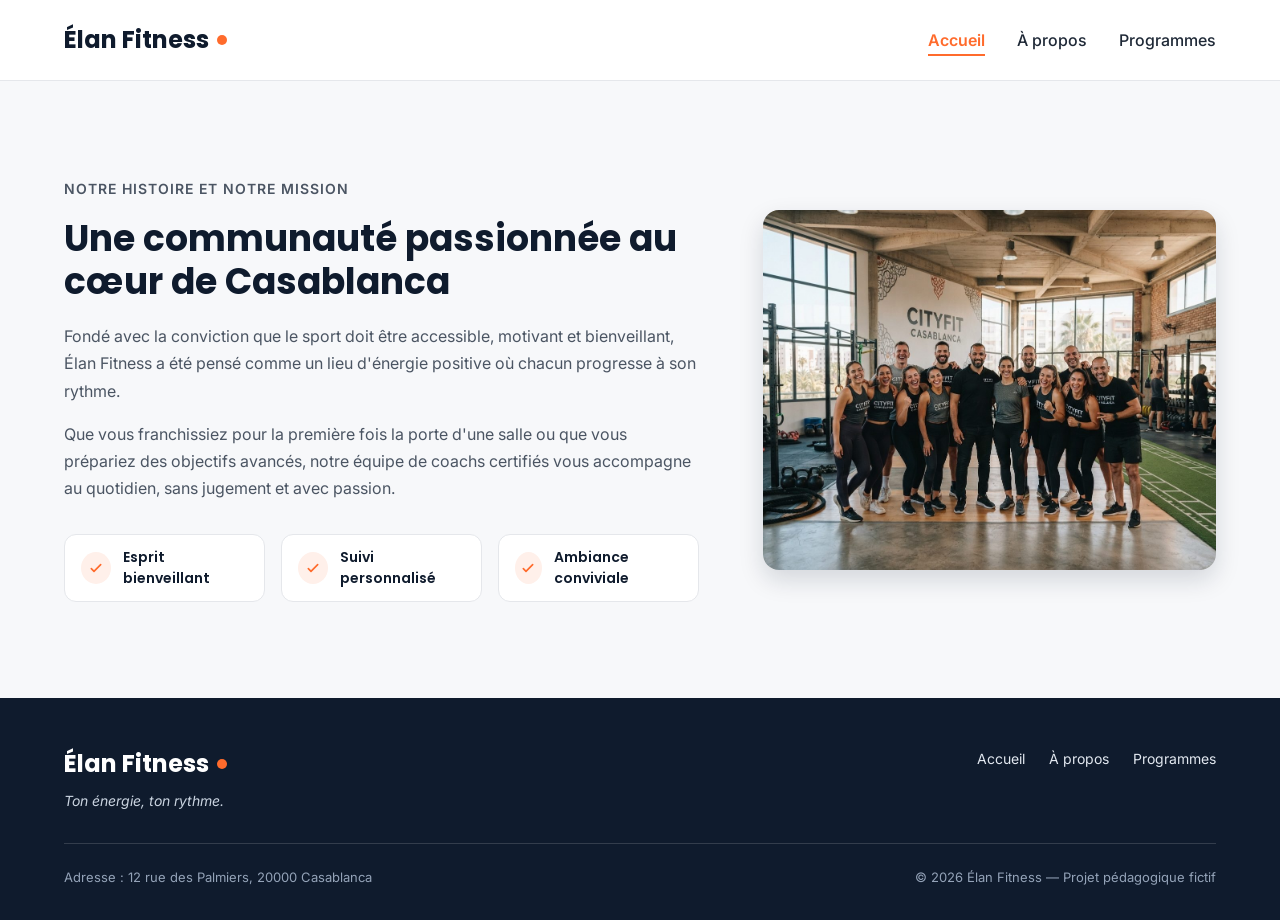
==== a-propos.html @ 8b880d7f "ajouter le file a-propos.html , le file programmes.html et modified le file index.html" ====
<!DOCTYPE html>
<html lang="fr">
<head>
  <meta charset="UTF-8">
  <meta name="viewport" content="width=device-width, initial-scale=1">
  <meta name="description" content="Élan Fitness, salle de sport à Casablanca : musculation, yoga, cardio et boxe fitness avec des coachs diplômés. Réservez votre cours d'essai gratuit.">
  <title>Élan Fitness | Salle de sport à Casablanca</title>

  <link rel="preconnect" href="https://fonts.googleapis.com">
  <link rel="preconnect" href="https://fonts.gstatic.com" crossorigin>
  <link href="https://fonts.googleapis.com/css2?family=Inter:wght@400;500;600&family=Poppins:wght@600;700;800&display=swap" rel="stylesheet">

  <link rel="stylesheet" href="style.css">
</head>

<body>

  <header class="en-tete">
    <div class="conteneur en-tete-contenu">
      <a href="index.html" class="logo">Élan Fitness</a>

      <nav aria-label="Navigation principale">
        <ul class="menu">
          <li><a href="index.html" class="lien-actif">Accueil</a></li>
          <li><a href="#a-propos">À propos</a></li>
          <li><a href="programmes.html">Programmes</a></li>
        </ul>
      </nav>
    </div>
  </header>

<section id="a-propos" class="section">
      <div class="conteneur apropos-contenu">

        <div class="apropos-texte">
          <p class="sur-titre">Notre histoire et notre mission</p>
          <h2>Une communauté passionnée au cœur de Casablanca</h2>
          <p>
            Fondé avec la conviction que le sport doit être accessible, motivant et bienveillant,
            Élan Fitness a été pensé comme un lieu d'énergie positive où chacun progresse à son rythme.
          </p>
          <p>
            Que vous franchissiez pour la première fois la porte d'une salle ou que vous prépariez des
            objectifs avancés, notre équipe de coachs certifiés vous accompagne au quotidien, sans
            jugement et avec passion.
          </p>

          <ul class="valeurs">
            <li class="valeur">
              <div class="icone icone-petite"><img src="img/icone-check.svg" alt=""></div>
              <span>Esprit bienveillant</span>
            </li>
            <li class="valeur">
              <div class="icone icone-petite"><img src="img/icone-check.svg" alt=""></div>
              <span>Suivi personnalisé</span>
            </li>
            <li class="valeur">
              <div class="icone icone-petite"><img src="img/icone-check.svg" alt=""></div>
              <span>Ambiance conviviale</span>
            </li>
          </ul>
        </div>

        <img class="apropos-image" src="img/equipe.jpg" alt="L'équipe de coachs d'Élan Fitness réunie dans la salle">

      </div>
    </section>
    <footer class="pied-de-page">
    <div class="conteneur">

      <div class="pied-haut">
        <div>
          <p class="logo logo-clair">Élan Fitness</p>
          <p class="slogan">Ton énergie, ton rythme.</p>
        </div>

        <nav aria-label="Navigation du pied de page">
          <ul class="menu menu-pied">
            <li><a href="index.html">Accueil</a></li>
            <li><a href="#a-propos">À propos</a></li>
            <li><a href="programmes.html">Programmes</a></li>
          </ul>
        </nav>
      </div>

      <div class="pied-bas">
        <p>Adresse : 12 rue des Palmiers, 20000 Casablanca</p>
        <p>&copy; 2026 Élan Fitness — Projet pédagogique fictif</p>
      </div>

    </div>
  </footer>
</body>
</html>
---- style.css ----
* {
  box-sizing: border-box;
  margin: 0;
  padding: 0;
}

html {
  scroll-behavior: smooth;
}

body {
  font-family: 'Inter', Arial, sans-serif;
  font-size: 16px;
  line-height: 1.5;
  color: #1F2937;
  background-color: #F7F8FA;
}

h1, h2, h3, h4 {
  font-family: 'Poppins', Arial, sans-serif;
  color: #0F1B2D;
}

a {
  color: inherit;
  text-decoration: none;
}

ul {
  list-style: none;
}

img {
  display: block;
  max-width: 100%;
}

a:focus-visible,
button:focus-visible {
  outline: 3px solid #FF6B2C;
  outline-offset: 2px;
}

.conteneur {
  width: 100%;
  max-width: 1200px;
  margin: 0 auto;
  padding: 0 24px;
}

.section {
  padding: 96px 0;
}

.section-blanche {
  background-color: #FFFFFF;
  border-top: 1px solid #E5E7EB;
  border-bottom: 1px solid #E5E7EB;
}

.section-titre {
  max-width: 640px;
  margin: 0 auto 64px;
  text-align: center;
}

.section-titre h2 {
  font-size: 32px;
  margin-bottom: 16px;
}

.section-titre h3 {
  font-size: 26px;
  margin-bottom: 12px;
}

.section-titre p {
  color: #4B5563;
}

.sur-titre {
  font-size: 14px;
  font-weight: 600;
  color: #FF6B2C;
  text-transform: uppercase;
  letter-spacing: 1px;
  margin-bottom: 12px;
}

.bouton {
  display: inline-block;
  padding: 14px 28px;
  border-radius: 8px;
  font-size: 16px;
  font-weight: 600;
  text-align: center;
  cursor: pointer;
}

.bouton-principal {
  background-color: #FF6B2C;
  border: 1px solid #FF6B2C;
  color: #FFFFFF;
}

.bouton-principal:hover {
  background-color: #F05817;
}

.bouton-secondaire {
  background-color: #FFFFFF;
  border: 1px solid #0F1B2D;
  color: #0F1B2D;
}

.bouton-secondaire:hover {
  background-color: #F3F4F6;
}

.cartes {
  display: flex;
  gap: 24px;
}

.carte {
  flex: 1;
  background-color: #FFFFFF;
  border: 1px solid #E5E7EB;
  border-radius: 12px;
  box-shadow: 0 1px 3px rgba(15, 27, 45, 0.08);
}

.icone {
  width: 48px;
  height: 48px;
  background-color: #FFF0EA;
  border-radius: 8px;
  display: flex;
  align-items: center;
  justify-content: center;
}

.icone img {
  width: 24px;
  height: 24px;
}

.icone-petite {
  width: 32px;
  height: 32px;
  border-radius: 50%;
}

.icone-petite img {
  width: 16px;
  height: 16px;
}

.en-tete {
  position: sticky;
  top: 0;
  z-index: 10;
  background-color: #FFFFFF;
  border-bottom: 1px solid #E5E7EB;
}

.en-tete-contenu {
  height: 80px;
  display: flex;
  align-items: center;
  justify-content: space-between;
}

.logo {
  display: flex;
  align-items: center;
  font-family: 'Poppins', Arial, sans-serif;
  font-size: 24px;
  font-weight: 700;
  color: #0F1B2D;
}

.logo::after {
  content: "";
  width: 10px;
  height: 10px;
  margin-left: 8px;
  background-color: #FF6B2C;
  border-radius: 50%;
}

.menu {
  display: flex;
  gap: 32px;
}

.menu a {
  font-weight: 500;
  padding-bottom: 4px;
  border-bottom: 2px solid transparent;
}

.menu a:hover {
  color: #FF6B2C;
}

.menu .lien-actif {
  color: #FF6B2C;
  font-weight: 600;
  border-bottom-color: #FF6B2C;
}

.hero {
  padding: 64px 0 96px;
}

.hero-contenu {
  display: flex;
  align-items: center;
  gap: 32px;
}

.hero-texte {
  flex: 7;
}

.hero-texte h1 {
  font-size: 48px;
  font-weight: 800;
  line-height: 1.2;
  margin-bottom: 24px;
}

.hero-description {
  max-width: 520px;
  font-size: 18px;
  line-height: 1.6;
  color: #4B5563;
  margin-bottom: 32px;
}

.boutons {
  display: flex;
  flex-wrap: wrap;
  gap: 16px;
}

.hero-image {
  flex: 5;
  min-width: 0;
  height: 400px;
  object-fit: cover;
  border-radius: 16px;
  border: 1px solid #E5E7EB;
  box-shadow: 0 10px 25px rgba(15, 27, 45, 0.15);
}

.chiffres {
  display: flex;
  margin-top: 64px;
  padding: 32px;
  background-color: #FFFFFF;
  border: 1px solid #E5E7EB;
  border-radius: 12px;
  box-shadow: 0 1px 3px rgba(15, 27, 45, 0.08);
}

.chiffre {
  flex: 1;
  text-align: center;
  font-weight: 500;
  color: #0F1B2D;
}

.chiffre + .chiffre {
  border-left: 1px solid #E5E7EB;
}

.chiffre-nombre {
  font-family: 'Poppins', Arial, sans-serif;
  font-size: 36px;
  font-weight: 800;
  color: #FF6B2C;
}

.carte-avantage {
  padding: 24px;
  background-color: #F7F8FA;
  box-shadow: none;
}

.carte-avantage .icone {
  margin-bottom: 20px;
}

.carte-avantage h3 {
  font-size: 20px;
  margin-bottom: 8px;
}

.carte-avantage p {
  color: #4B5563;
  line-height: 1.6;
}

.apropos-contenu {
  display: flex;
  align-items: center;
  gap: 64px;
}

.apropos-texte {
  flex: 7;
}

.apropos-texte h2 {
  font-size: 36px;
  line-height: 1.2;
  margin-bottom: 20px;
}

.apropos-texte p {
  color: #4B5563;
  line-height: 1.7;
  margin-bottom: 16px;
}

.valeurs {
  display: flex;
  gap: 16px;
  margin-top: 32px;
}

.valeur {
  flex: 1;
  display: flex;
  align-items: center;
  gap: 12px;
  padding: 12px 16px;
  background-color: #FFFFFF;
  border: 1px solid #E5E7EB;
  border-radius: 12px;
  font-family: 'Poppins', Arial, sans-serif;
  font-size: 14px;
  font-weight: 600;
  color: #0F1B2D;
}

.apropos-image {
  flex: 5;
  min-width: 0;
  height: 360px;
  object-fit: cover;
  border-radius: 16px;
  box-shadow: 0 10px 25px rgba(15, 27, 45, 0.15);
}

.carte-programme {
  display: flex;
  flex-direction: column;
  overflow: hidden;
}

.carte-programme > img {
  width: 100%;
  height: 200px;
  object-fit: cover;
}

.programme-corps {
  flex: 1;
  display: flex;
  flex-direction: column;
  padding: 20px;
}

.programme-corps h3 {
  font-size: 20px;
  margin-bottom: 8px;
}

.programme-corps p {
  font-size: 15px;
  color: #4B5563;
}

.etiquette {
  align-self: flex-start;
  padding: 4px 10px;
  margin-bottom: 12px;
  border-radius: 6px;
  font-size: 12px;
  font-weight: 600;
}

.etiquette-orange {
  background-color: #FFEDE5;
  color: #C2410C;
}

.etiquette-bleue {
  background-color: #DBEAFE;
  color: #1D4ED8;
}

.etiquette-verte {
  background-color: #D1FAE5;
  color: #047857;
}

.programme-corps .duree {
  display: flex;
  align-items: center;
  gap: 8px;
  margin-top: auto;
  padding-top: 16px;
  border-top: 1px solid #E5E7EB;
  font-size: 13px;
  font-weight: 600;
  color: #0F1B2D;
}

.programme-corps h3 + p {
  margin-bottom: 16px;
}

.duree img {
  width: 16px;
  height: 16px;
}

.formules {
  margin-top: 96px;
}

.formule {
  position: relative;
  display: flex;
  flex-direction: column;
  padding: 28px;
}

.formule h4 {
  font-size: 20px;
}

.prix {
  margin: 8px 0 16px;
  font-family: 'Poppins', Arial, sans-serif;
  font-size: 30px;
  font-weight: 800;
  color: #FF6B2C;
}

.prix span {
  font-family: 'Inter', Arial, sans-serif;
  font-size: 16px;
  font-weight: 500;
  color: #4B5563;
}

.prix-note {
  margin: -8px 0 16px;
  font-size: 13px;
  color: #4B5563;
}

.formule-liste {
  flex: 1;
  margin-bottom: 24px;
}

.formule-liste li {
  padding-left: 28px;
  margin-bottom: 12px;
  font-size: 15px;
  background-image: url('img/icone-check.svg');
  background-repeat: no-repeat;
  background-position: left center;
  background-size: 16px;
}

.formule .bouton {
  display: block;
}

.formule-populaire {
  border: 2px solid #FF6B2C;
  box-shadow: 0 10px 25px rgba(255, 107, 44, 0.2);
}

.badge-populaire {
  position: absolute;
  top: -14px;
  left: 50%;
  transform: translateX(-50%);
  padding: 4px 14px;
  background-color: #FF6B2C;
  border-radius: 999px;
  font-size: 12px;
  font-weight: 700;
  text-transform: uppercase;
  color: #FFFFFF;
}

.pied-de-page {
  padding: 48px 0 32px;
  background-color: #0F1B2D;
  color: #FFFFFF;
}

.pied-haut {
  display: flex;
  justify-content: space-between;
  align-items: flex-start;
  padding-bottom: 32px;
  border-bottom: 1px solid rgba(255, 255, 255, 0.15);
}

.logo-clair {
  color: #FFFFFF;
}

.slogan {
  margin-top: 8px;
  font-size: 14px;
  font-style: italic;
  color: #CBD5E1;
}

.menu-pied {
  gap: 24px;
}

.menu-pied a {
  font-size: 14px;
  font-weight: 400;
  color: #E2E8F0;
}

.pied-bas {
  display: flex;
  justify-content: space-between;
  margin-top: 24px;
  font-size: 13px;
  color: #94A3B8;
}
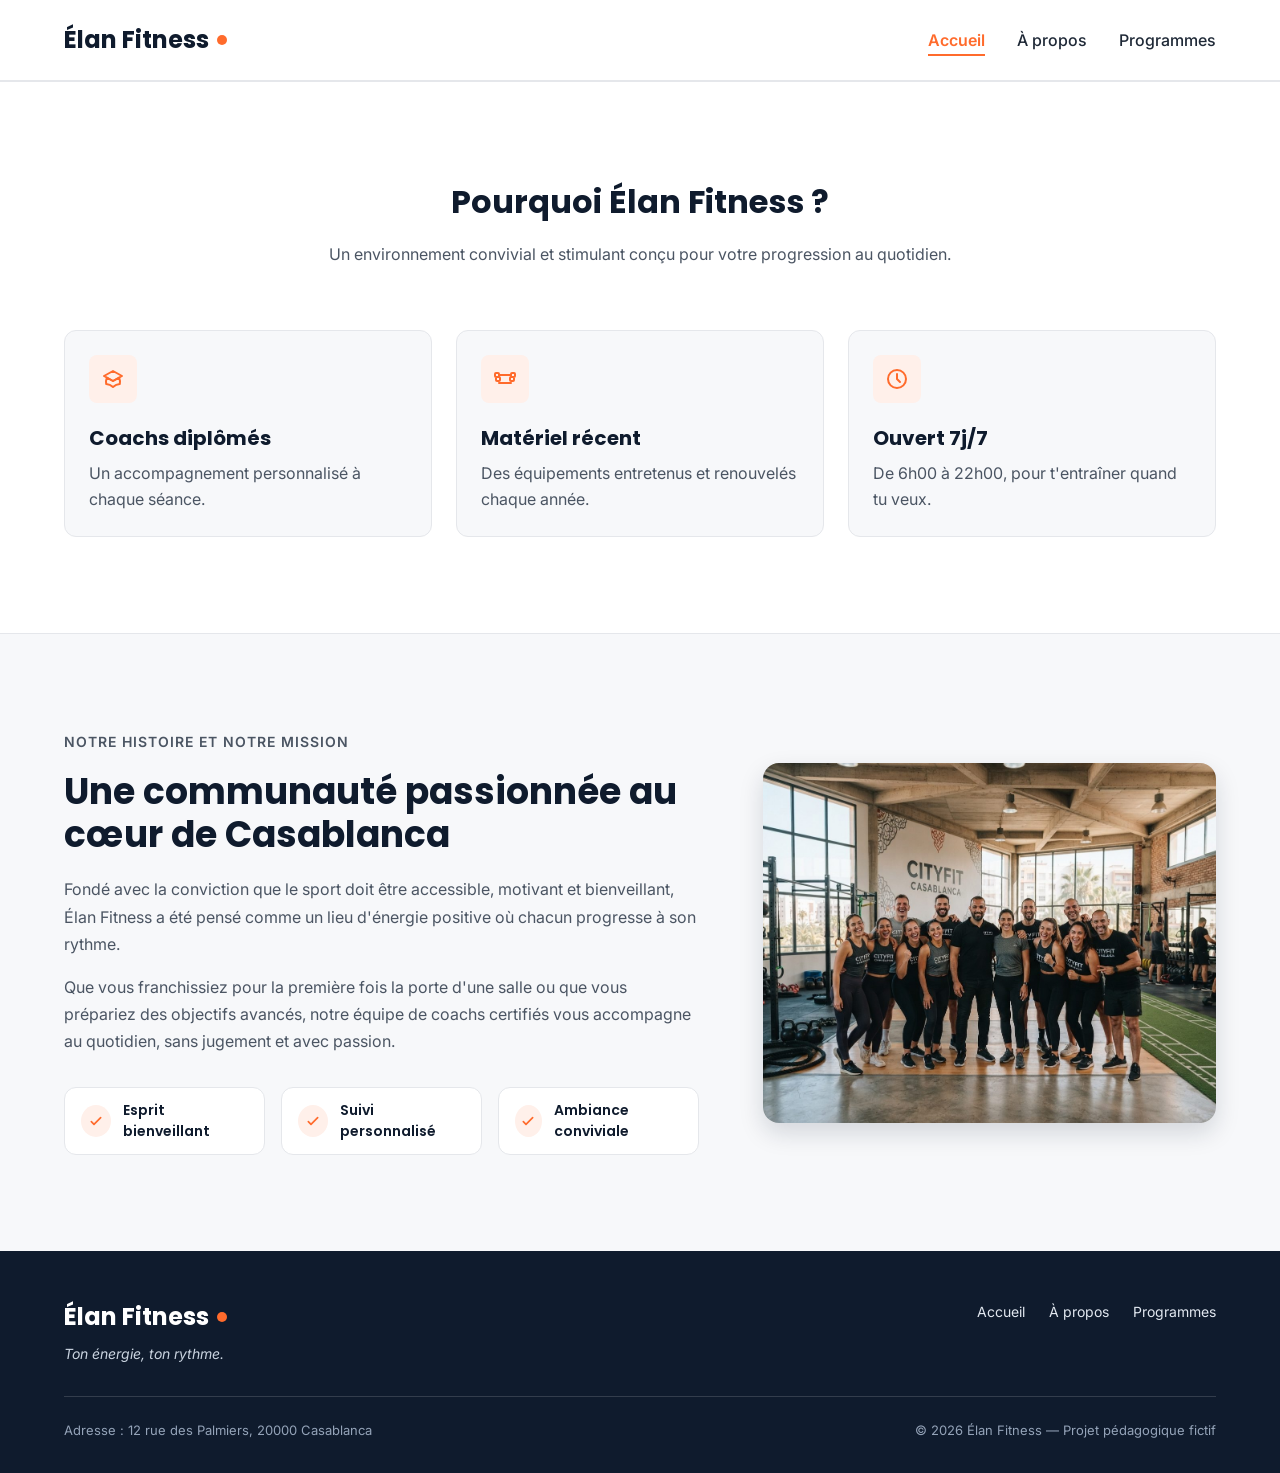
==== commit 0690b5d6: "ajouter le parté de Pourquoi Élan Fitness dans le file a-propos.html" ====
--- a/a-propos.html
+++ b/a-propos.html
@@ -28,8 +28,37 @@
       </nav>
     </div>
   </header>
+    <section class="section section-blanche">
+      <div class="conteneur">
 
-<section id="a-propos" class="section">
+        <div class="section-titre">
+          <h2>Pourquoi Élan Fitness ?</h2>
+          <p>Un environnement convivial et stimulant conçu pour votre progression au quotidien.</p>
+        </div>
+
+        <div class="cartes">
+          <article class="carte carte-avantage">
+            <div class="icone"><img src="img/icone-coach.svg" alt=""></div>
+            <h3>Coachs diplômés</h3>
+            <p>Un accompagnement personnalisé à chaque séance.</p>
+          </article>
+
+          <article class="carte carte-avantage">
+            <div class="icone"><img src="img/icone-materiel.svg" alt=""></div>
+            <h3>Matériel récent</h3>
+            <p>Des équipements entretenus et renouvelés chaque année.</p>
+          </article>
+
+          <article class="carte carte-avantage">
+            <div class="icone"><img src="img/icone-horloge.svg" alt=""></div>
+            <h3>Ouvert 7j/7</h3>
+            <p>De 6h00 à 22h00, pour t'entraîner quand tu veux.</p>
+          </article>
+        </div>
+
+      </div>
+    </section>
+    <section id="a-propos" class="section">
       <div class="conteneur apropos-contenu">
 
         <div class="apropos-texte">
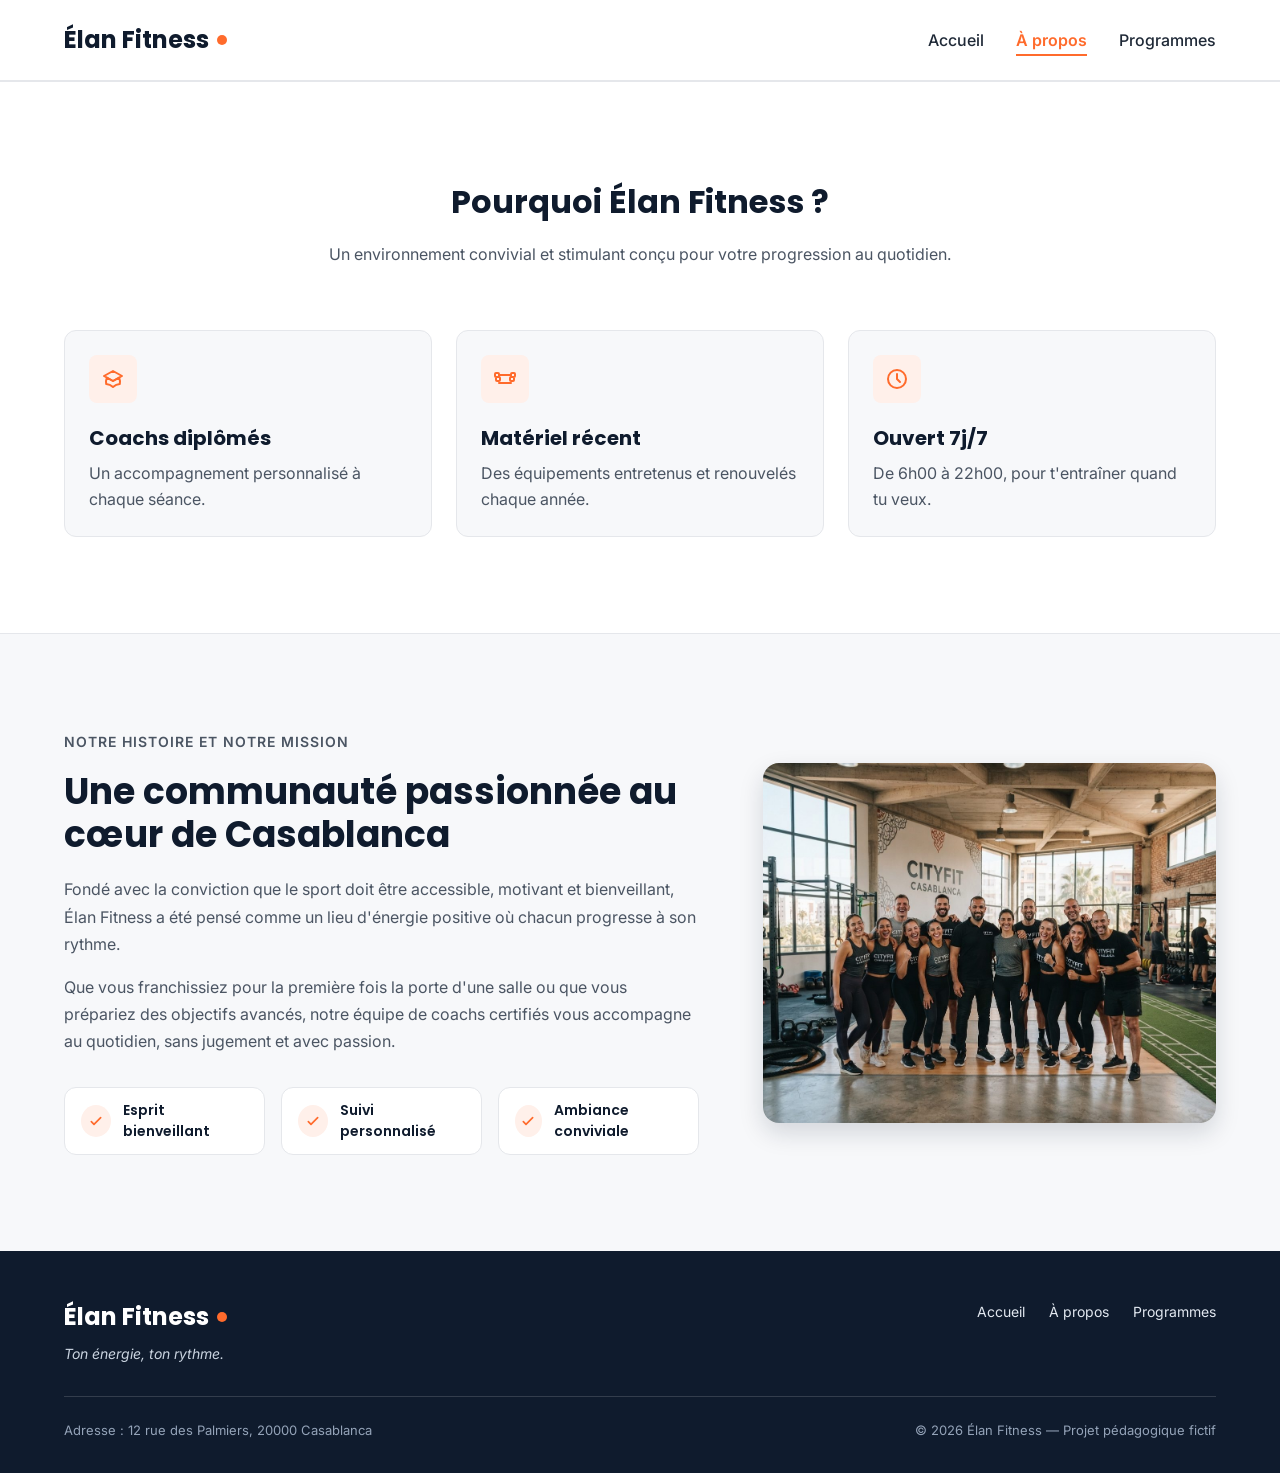
==== commit 0277a64c: "modifiction  a-propos.html et programmes.html" ====
--- a/a-propos.html
+++ b/a-propos.html
@@ -21,8 +21,8 @@
 
       <nav aria-label="Navigation principale">
         <ul class="menu">
-          <li><a href="index.html" class="lien-actif">Accueil</a></li>
-          <li><a href="#a-propos">À propos</a></li>
+          <li><a href="index.html" >Accueil</a></li>
+          <li><a href="#a-propos" class="lien-actif">À propos</a></li>
           <li><a href="programmes.html">Programmes</a></li>
         </ul>
       </nav>
@@ -106,7 +106,7 @@
         <nav aria-label="Navigation du pied de page">
           <ul class="menu menu-pied">
             <li><a href="index.html">Accueil</a></li>
-            <li><a href="#a-propos">À propos</a></li>
+            <li><a href="#a-propos" >À propos</a></li>
             <li><a href="programmes.html">Programmes</a></li>
           </ul>
         </nav>
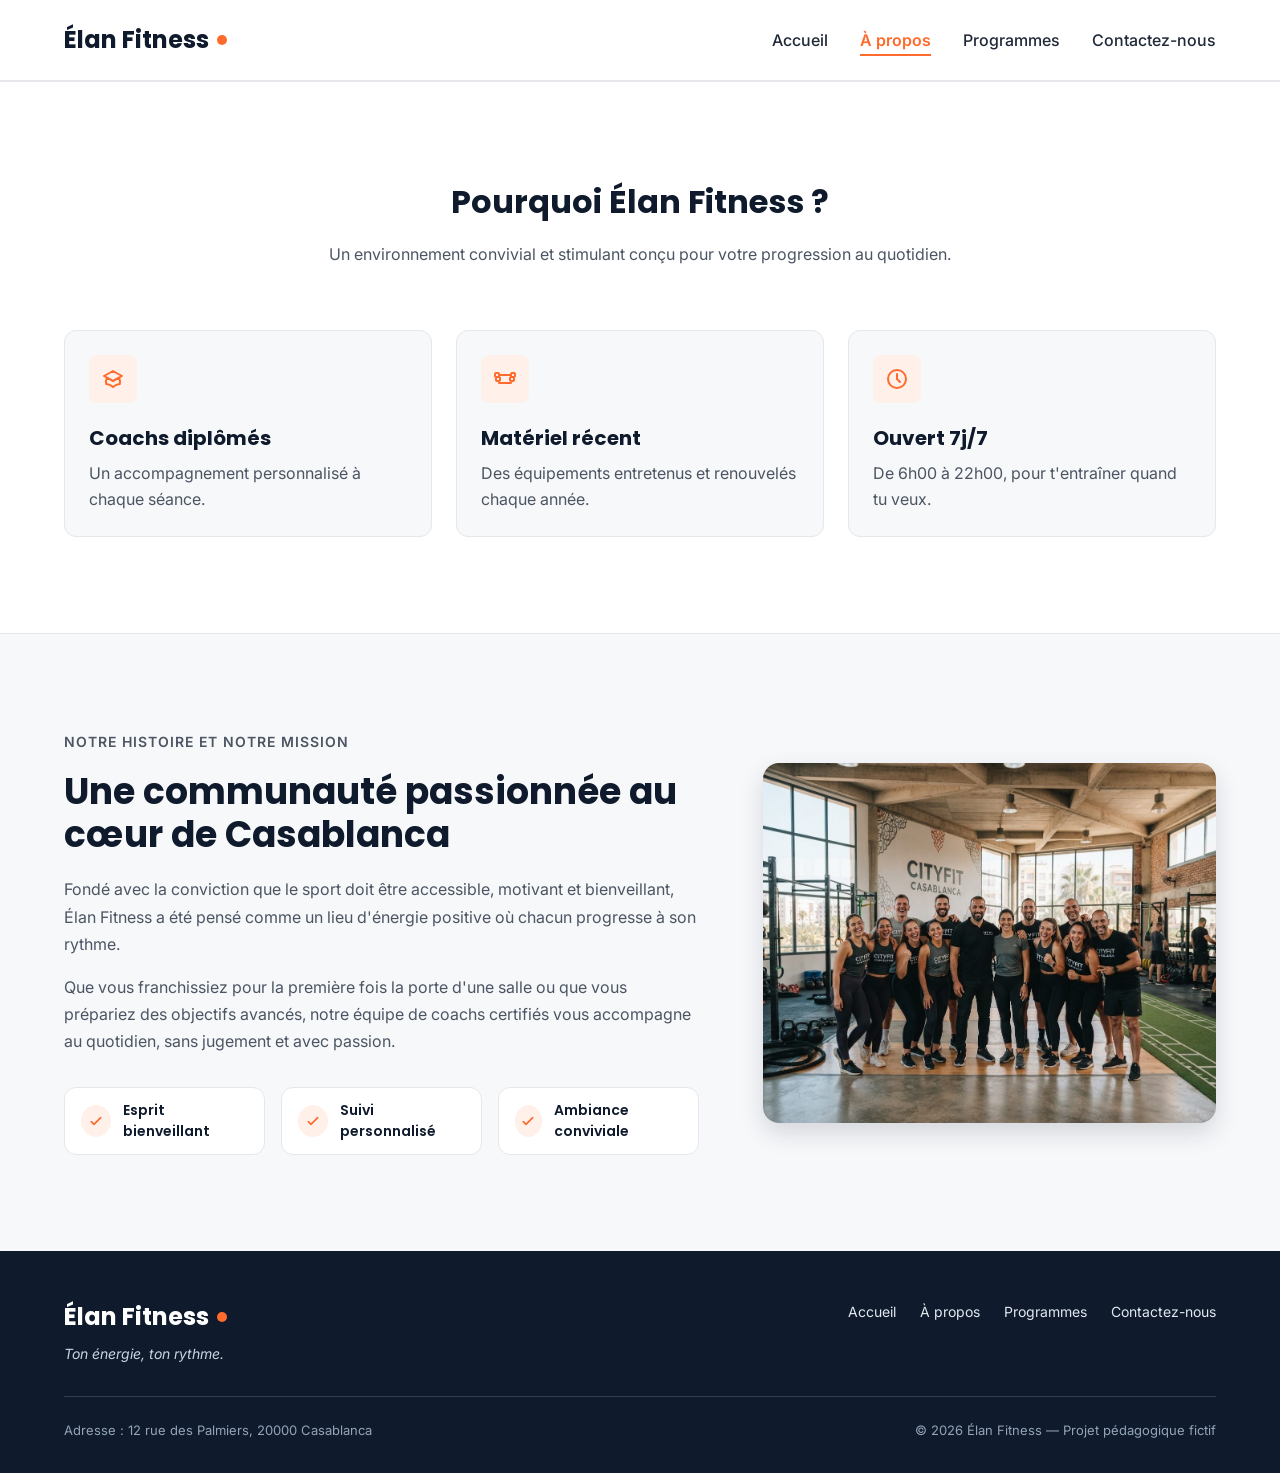
==== commit 4c932fb0: "ajouter la page contactez-nous" ====
--- a/a-propos.html
+++ b/a-propos.html
@@ -24,6 +24,7 @@
           <li><a href="index.html" >Accueil</a></li>
           <li><a href="#a-propos" class="lien-actif">À propos</a></li>
           <li><a href="programmes.html">Programmes</a></li>
+          <li><a href="Contactez-nous.html">Contactez-nous</a></li>
         </ul>
       </nav>
     </div>
@@ -108,6 +109,7 @@
             <li><a href="index.html">Accueil</a></li>
             <li><a href="#a-propos" >À propos</a></li>
             <li><a href="programmes.html">Programmes</a></li>
+            <li><a href="Contactez-nous.html">Contactez-nous</a></li>
           </ul>
         </nav>
       </div>
